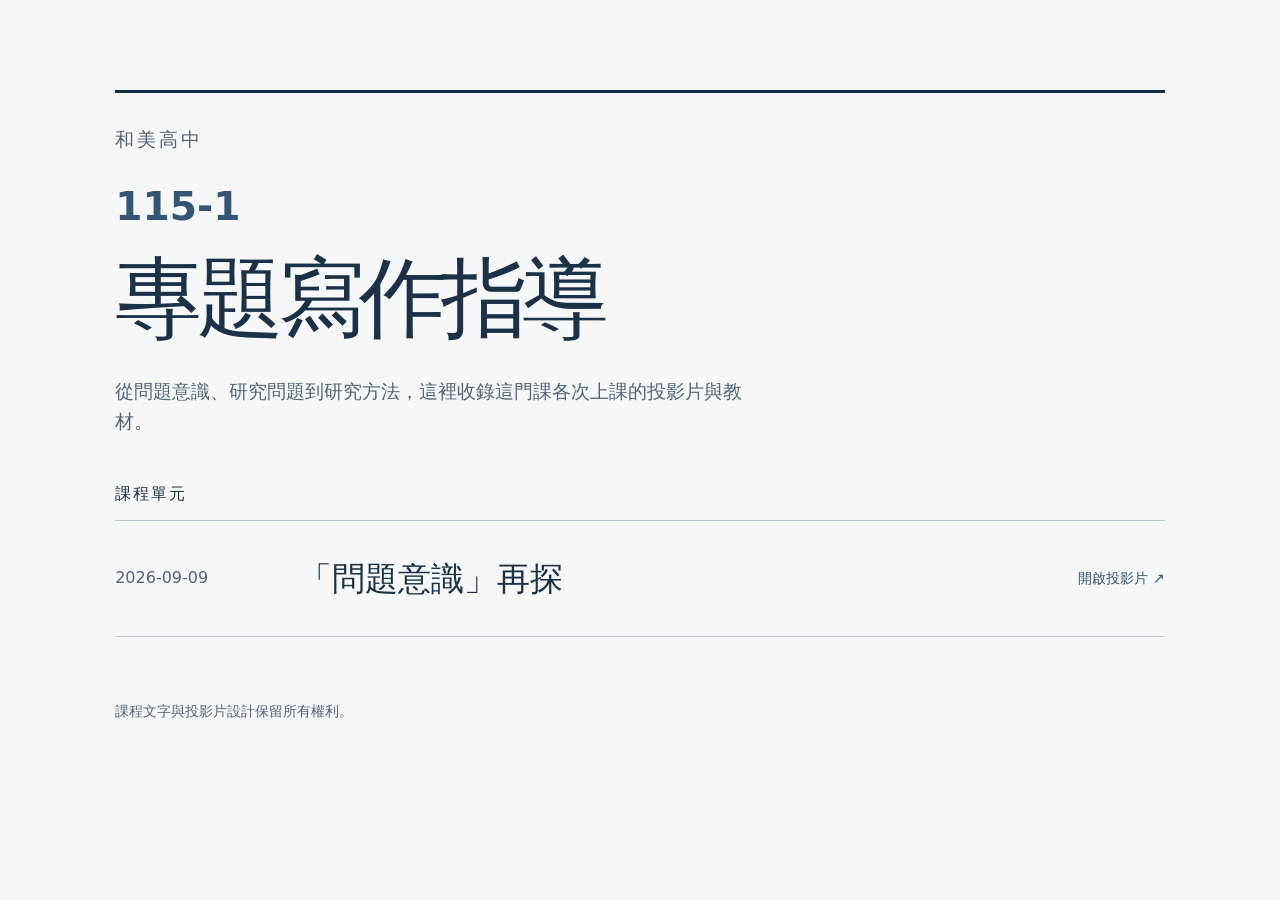
==== index.html @ ac7cce35 "建立課程 repo 與 2026-09-09「問題意識」再探投影片 - 課程首頁 + 共用 styles.css / app.js，lessons/ 下依日期收錄各次單元 - 首個單元 38 張投影片" ====
<!doctype html>
<html lang="zh-Hant-TW">
  <head>
    <meta charset="utf-8" />
    <meta name="viewport" content="width=device-width, initial-scale=1" />
    <meta name="description" content="和美高中 115-1 專題寫作指導，各次上課的投影片與教材。" />
    <meta name="theme-color" content="#182e46" />
    <title>115-1 專題寫作指導｜和美高中</title>
    <link rel="icon" href="favicon.svg" type="image/svg+xml" />
    <link rel="stylesheet" href="styles.css" />
  </head>
  <body class="course-home">
    <header class="course-header">
      <p class="eyebrow">和美高中</p>
      <h1><span class="term">115-1</span>專題寫作指導</h1>
      <p class="intro">從問題意識、研究問題到研究方法，這裡收錄這門課各次上課的投影片與教材。</p>
    </header>
    <main class="lesson-index" aria-labelledby="lessons-title">
      <h2 id="lessons-title">課程單元</h2>
      <ol class="lesson-list">
        <!-- 新增單元時，複製一個 li 並更新相對路徑、日期與名稱。 -->
        <li>
          <a class="lesson-entry" href="lessons/2026-09-09-問題意識再探/index.html">
            <time datetime="2026-09-09">2026-09-09</time>
            <strong>「問題意識」再探</strong>
            <span class="entry-action">開啟投影片 <span aria-hidden="true">↗</span></span>
          </a>
        </li>
      </ol>
    </main>
    <footer class="course-footer"><p>課程文字與投影片設計保留所有權利。</p></footer>
  </body>
</html>
---- styles.css ----
/* 延續 sustainable-food-class 的 slide 結構、字級對比與轉場節奏。 */
:root {
  color-scheme: light;
  --paper: #f6f7f8;
  --mist: #dbe7ef;
  --navy: #182e46;
  --navy-deep: #102034;
  --slate: #355574;
  --blue: #a8c9df;
  --ink: #1c3046;
  --muted: #526578;
  --shadow: 0 22px 65px rgb(16 32 52 / .18);
  --ease: cubic-bezier(.22, 1, .36, 1);
  font-family: "PingFang TC", "Heiti TC", "Microsoft JhengHei", system-ui, sans-serif;
  font-synthesis: none;
  text-rendering: optimizeLegibility;
}
* { box-sizing: border-box; }
html, body { min-height: 100%; }
html { background: var(--navy-deep); }
body { margin: 0; color: var(--ink); }
button, a { font: inherit; }
a { color: inherit; text-underline-offset: .2em; }
button { cursor: pointer; }
:focus-visible { outline: 3px solid currentColor; outline-offset: 5px; }
h1, h2, h3, p, ol, ul { margin: 0; }
.skip-link { position: fixed; z-index: 100; top: .75rem; left: .75rem; padding: .6rem .9rem; background: white; color: var(--ink); transform: translateY(-160%); }
.skip-link:focus { transform: translateY(0); }
/* 無 JavaScript 時仍可依序閱讀；初始化完成才啟用單頁模式。 */
.deck { position: relative; width: 100%; }
.slide {
  --bg: var(--paper); --fg: var(--ink); --accent: #2c6187;
  position: relative;
  min-height: 100svh;
  display: grid;
  align-content: center;
  gap: clamp(1rem, 2.6vh, 2rem);
  padding: clamp(4.5rem, 9vh, 7rem) clamp(3rem, 9vw, 10rem) clamp(6rem, 12vh, 8rem);
  background: var(--bg); color: var(--fg);
  overflow-wrap: break-word;
}
.slide::before {
  content: attr(data-section);
  position: absolute; top: clamp(1.5rem, 4vh, 3rem); right: clamp(2rem, 5vw, 5rem); z-index: 3;
  max-width: 70%;
  font-size: clamp(.8rem, 1.2vw, 1rem); font-weight: 700; letter-spacing: .18em; opacity: .65;
}
.deck-ready { overflow: hidden; }
.deck-ready .deck { height: 100svh; overflow: clip; }
.deck-ready .slide {
  position: absolute; inset: 0; min-height: 0;
  overflow-x: hidden; overflow-y: auto;
  visibility: hidden; opacity: 0; transform: translateX(3.5%);
  transition: opacity 420ms var(--ease), transform 520ms var(--ease), visibility 0s 520ms;
}
.deck-ready .slide.is-active { visibility: visible; opacity: 1; transform: translateX(0); transition: opacity 420ms var(--ease), transform 520ms var(--ease), visibility 0s; }
.deck-ready .slide.was-active { transform: translateX(-3.5%); }
.slide[data-theme="navy"] { --bg: var(--navy); --fg: var(--paper); --accent: var(--blue); }
.slide[data-theme="paper"] { --bg: var(--paper); --fg: var(--ink); }
.slide[data-theme="mist"] { --bg: var(--mist); --fg: var(--ink); }
.slide[data-theme="slate"] { --bg: var(--slate); --fg: var(--paper); --accent: #d0e7f6; }
h1 { font-size: clamp(4rem, 10vw, 10rem); font-weight: 900; letter-spacing: -.065em; line-height: 1.13; }
h2 { font-size: clamp(2.7rem, 6.7vw, 7.7rem); font-weight: 850; letter-spacing: -.055em; line-height: 1.18; text-wrap: pretty; }
p, li { font-size: clamp(1.15rem, 2.15vw, 2rem); line-height: 1.55; }
.accent { color: var(--accent); }
.keep-together { display: inline-block; }
.eyebrow, .kicker { font-size: clamp(.9rem, 1.45vw, 1.25rem); font-weight: 800; letter-spacing: .16em; line-height: 1.6; }
.eyebrow { opacity: .75; }
.kicker { opacity: .75; }
.display-copy > .kicker { display: block; margin-bottom: 1rem; }
.meta { font-size: clamp(.9rem, 1.2vw, 1.15rem); opacity: .72; letter-spacing: .08em; }
.title-slide { gap: 2rem; }
.title-slide h1 { margin-block: .2em; }
.section-slide { align-content: end; }
.section-slide h2 { font-size: clamp(3.6rem, 9vw, 10rem); }
.section-slide.long-title h2 { font-size: clamp(2.7rem, 5.7vw, 6.5rem); }
.question-slide h2 { max-width: 17em; }
.display-copy { max-width: 24em; font-size: clamp(2.2rem, 5.2vw, 5.8rem); line-height: 1.3; }
.compact-title { font-size: clamp(2.2rem, 4.5vw, 5rem); }
.reading-title { font-size: clamp(1.65rem, 3.2vw, 3.6rem); line-height: 1.58; letter-spacing: -.025em; }
.body-large { font-size: clamp(1.35rem, 2.7vw, 2.6rem); line-height: 1.6; max-width: 36em; }
.agenda, .schedule { display: grid; gap: .5rem; padding: 0; list-style: none; counter-reset: agenda; }
.agenda li { counter-increment: agenda; display: flex; align-items: baseline; gap: 1.5rem; padding: .6em 0; border-top: 1px solid rgb(28 48 70 / .2); font-weight: 700; font-size: clamp(1.4rem, 3vw, 2.8rem); }
.agenda li::before { content: counter(agenda, decimal-leading-zero); color: var(--accent); font-size: .6em; letter-spacing: .08em; }
.schedule { gap: 0; }
.schedule li { padding: .55em 0; border-bottom: 1px solid rgb(28 48 70 / .2); }
.schedule li:last-child { color: var(--accent); }
.big-list { display: grid; gap: .65em; padding-left: 1.2em; }
.big-list li { font-size: clamp(1.4rem, 3vw, 2.9rem); }
.big-list li::marker { color: var(--accent); }
.premises { display: grid; gap: 1em; padding-left: 1.5em; font-size: clamp(1.5rem, 3.4vw, 3.5rem); }
.premises li { font-size: inherit; line-height: 1.55; font-weight: 700; padding-left: .35em; }
.premises li::marker { color: var(--accent); font-weight: 500; }
.source-note { font-size: clamp(.9rem, 1.3vw, 1.3rem); line-height: 1.7; letter-spacing: 0; }
.reading-links { border-top: 1px solid rgb(28 48 70 / .25); padding-top: 1.2em; font-size: clamp(1rem, 1.65vw, 1.6rem); }
.reading-title a { font-size: .65em; }
.art-slide { isolation: isolate; }
.abstract-art { position: absolute; z-index: -2; inset: 0 0 0 auto; width: 80%; height: 100%; object-fit: cover; object-position: 70% center; }
.art-slide::after { content: ""; position: absolute; inset: 0; z-index: -1; background: linear-gradient(90deg, var(--bg) 16%, var(--bg) 28%, transparent 86%); pointer-events: none; }
.art-copy { width: 61%; display: grid; gap: 1.8rem; }
.art-copy h2 { font-size: clamp(2.1rem, 4.5vw, 5rem); }
.art-slide[data-theme="paper"] .art-copy h2 { font-size: clamp(2.1rem, 4vw, 4.5rem); }
.art-copy .source-note { max-width: 33em; padding: .5em .8em; margin-left: -.8em; background: rgb(246 247 248 / .93); }
.speaker-notes { display: none; }
.chrome { display: none; position: fixed; z-index: 20; right: clamp(1rem, 2vw, 1.75rem); bottom: max(.8rem, env(safe-area-inset-bottom)); left: clamp(1rem, 2vw, 1.75rem); align-items: center; gap: .75rem; color: white; mix-blend-mode: difference; }
.deck-ready .chrome { display: flex; }
.chrome button { display: grid; place-items: center; min-width: 2.6rem; min-height: 2.6rem; padding: .3rem; border: 1px solid currentColor; border-radius: 50%; color: inherit; background: transparent; }
.chrome #notes, .chrome #fullscreen { border-radius: 0; border: 0; font-size: .8rem; }
.chrome button:disabled { opacity: .3; cursor: default; }
.course-link { font-size: .8rem; text-decoration: none; white-space: nowrap; padding-block: .6rem; }
.progress-shell { flex: 1; height: 2px; background: rgb(255 255 255 / .28); }
#progress { display: block; width: 0; height: 100%; background: white; transition: width 380ms var(--ease); }
#counter { min-width: 5rem; font-size: .8rem; font-variant-numeric: tabular-nums; letter-spacing: .08em; text-align: center; }
.notes-panel { position: fixed; z-index: 40; right: 1rem; bottom: 4.6rem; width: min(34rem, calc(100vw - 2rem)); max-height: 42svh; padding: 1.1rem 1.2rem; overflow: auto; border: 1px solid rgb(255 255 255 / .25); border-radius: 1rem; color: white; background: rgb(16 32 52 / .97); box-shadow: var(--shadow); visibility: hidden; opacity: 0; transform: translateY(1rem); transition: opacity 200ms ease, transform 200ms ease; }
.notes-panel.is-open { visibility: visible; opacity: 1; transform: translateY(0); }
.notes-panel > div { display: flex; align-items: center; justify-content: space-between; }
.notes-panel p { margin-top: .7rem; font-size: 1rem; }
.notes-panel button { border: 0; color: white; background: transparent; font-size: 1.6rem; min-width: 2.5rem; min-height: 2.5rem; }
dialog { width: min(38rem, calc(100vw - 2rem)); max-height: 85svh; padding: 1.5rem; border: 0; border-radius: 1.2rem; color: var(--ink); background: var(--paper); box-shadow: var(--shadow); }
dialog::backdrop { background: rgb(16 32 52 / .72); backdrop-filter: blur(7px); }
dialog form { position: relative; padding: 1rem; }
dialog h2 { font-size: clamp(2rem, 5vw, 3.4rem); }
dialog dl { display: grid; grid-template-columns: 1fr 1fr; gap: .7rem 1rem; line-height: 1.5; }
dialog dt { font-weight: 800; }
dialog dd { margin: 0; color: var(--muted); }
dialog p { font-size: .9rem; color: var(--muted); }
.dialog-close { position: absolute; top: -.5rem; right: -.5rem; border: 0; background: transparent; font-size: 1.8rem; }
noscript { display: block; padding: 1rem; background: var(--paper); }
/* 課程首頁與單元共用同一套字型及色票。 */
.course-home { min-height: 100svh; background: var(--paper); padding: clamp(2rem, 7vw, 7rem) clamp(1.5rem, 9vw, 10rem); }
.course-header { padding-block: 2rem 3rem; border-top: 3px solid var(--navy); }
.course-header h1 { font-size: clamp(2.8rem, 6.8vw, 6.4rem); margin-block: .35em; }
.course-header .term { display: block; font-size: .45em; letter-spacing: 0; color: var(--slate); margin-bottom: .5em; }
.course-header .intro { max-width: 34em; font-size: clamp(1rem, 1.5vw, 1.35rem); color: var(--muted); }
.lesson-index h2 { font-size: 1rem; letter-spacing: .12em; margin-bottom: 1rem; }
.lesson-list { list-style: none; padding: 0; }
.lesson-entry { display: grid; grid-template-columns: 10rem 1fr auto; align-items: center; gap: 1.5rem; padding-block: 2rem; border-block: 1px solid #b8c7d3; text-decoration: none; }
.lesson-entry time { font-size: 1rem; font-variant-numeric: tabular-nums; color: var(--muted); }
.lesson-entry strong { font-size: clamp(1.5rem, 2.6vw, 2.3rem); }
.lesson-entry .entry-action { font-size: .9rem; color: var(--slate); }
.lesson-entry:hover { color: #2c6187; background: #edf2f6; }
.course-footer { margin-top: 4rem; color: var(--muted); }
.course-footer p { font-size: .85rem; }
@media (max-width: 760px) {
  .slide { padding: 4.5rem 1.5rem 6rem; align-content: safe center; }
  .section-slide { align-content: safe end; }
  .slide::before { right: 1.5rem; font-size: .8rem; }
  h1 { font-size: clamp(2.8rem, 9.8vw, 4.8rem); }
  h2, .section-slide h2 { font-size: clamp(2.2rem, 7.8vw, 3.8rem); }
  .section-slide.long-title h2 { font-size: clamp(2rem, 7.5vw, 3.3rem); }
  .display-copy, .art-copy h2 { font-size: clamp(1.8rem, 6.3vw, 3rem); }
  .art-slide[data-theme="paper"] .art-copy h2 { font-size: clamp(1.8rem, 6.3vw, 3rem); }
  .compact-title { font-size: clamp(1.7rem, 6vw, 2.8rem); }
  .reading-title { font-size: clamp(1.3rem, 4.3vw, 2rem); }
  .body-large { font-size: clamp(1.2rem, 4.4vw, 1.8rem); }
  .premises { font-size: clamp(1.3rem, 4.8vw, 2rem); }
  .chrome { left: .65rem; right: .65rem; gap: .4rem; }
  .chrome button { min-width: 2.5rem; min-height: 2.5rem; }
  .chrome #fullscreen { display: none; }
  #counter { min-width: 4rem; font-size: .73rem; }
  .course-link { font-size: .75rem; }
  .art-copy { width: 100%; }
  .abstract-art { width: 100%; opacity: .35; object-position: 72% center; }
  .art-slide::after { background: linear-gradient(90deg, var(--bg), transparent 180%); }
  dialog dl { grid-template-columns: 1fr; }
  dialog dd { margin-bottom: .5rem; }
  .lesson-entry { grid-template-columns: 1fr auto; gap: .7rem; }
  .lesson-entry time { grid-column: 1 / -1; }
}
@media (max-height: 560px) and (min-width: 761px) {
  .slide { padding-block: 3.5rem 5rem; align-content: safe center; }
  h2, .section-slide h2, .section-slide.long-title h2 { font-size: 8vh; }
  h1 { font-size: 15vh; }
  .title-slide { gap: 1rem; }
  .title-slide h1 { margin-block: .1em; }
  .display-copy, .art-copy h2 { font-size: 7vh; }
  .art-slide[data-theme="paper"] .art-copy h2 { font-size: 7vh; }
  .reading-title, .body-large, .premises { font-size: 4.4vh; }
  .schedule li, .big-list li, .agenda li { font-size: 3.7vh; }
}
@media (prefers-reduced-motion: reduce) {
  *, *::before, *::after { scroll-behavior: auto !important; transition-duration: .01ms !important; }
}
@media print {
  @page { size: A4 landscape; margin: 0; }
  html, body, .deck-ready { height: auto; overflow: visible; background: white; print-color-adjust: exact; -webkit-print-color-adjust: exact; }
  .deck-ready .deck { height: auto; }
  .deck-ready .slide, .slide { position: relative; width: 297mm; height: 210mm; min-height: 0; visibility: visible; opacity: 1; transform: none; overflow: hidden; break-after: page; padding: 20mm 22mm; }
  h1 { font-size: 76pt; }
  h2, .section-slide h2, .section-slide.long-title h2 { font-size: 45pt; }
  .display-copy, .art-copy h2 { font-size: 35pt; }
  .reading-title { font-size: 25pt; }
  .body-large, .premises, .big-list li, .agenda li { font-size: 24pt; }
  .chrome, .deck-ready .chrome, .notes-panel, dialog, .skip-link, noscript { display: none; }
  .slide:last-child { break-after: auto; }
}
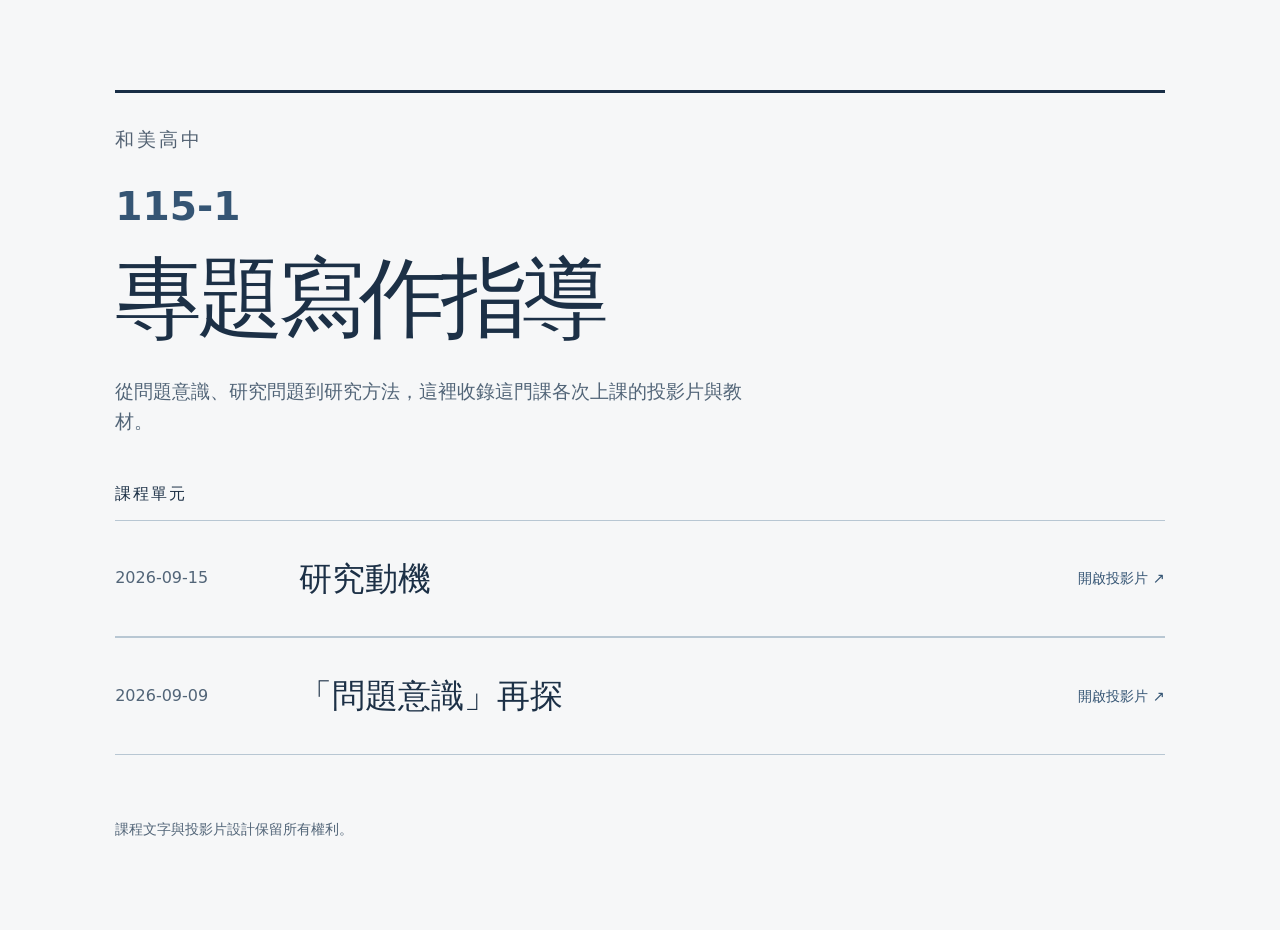
==== commit 8c0faaba: "2026-09-15 研究動機（502）：29 張 - 新增 lessons/2026-09-15-研究動機/（投影片與講義原稿副本） - styles.css 末尾新增 .quote-block、." ====
--- a/index.html
+++ b/index.html
@@ -20,6 +20,13 @@
       <ol class="lesson-list">
         <!-- 新增單元時，複製一個 li 並更新相對路徑、日期與名稱。 -->
         <li>
+          <a class="lesson-entry" href="lessons/2026-09-15-研究動機/index.html">
+            <time datetime="2026-09-15">2026-09-15</time>
+            <strong>研究動機</strong>
+            <span class="entry-action">開啟投影片 <span aria-hidden="true">↗</span></span>
+          </a>
+        </li>
+        <li>
           <a class="lesson-entry" href="lessons/2026-09-09-問題意識再探/index.html">
             <time datetime="2026-09-09">2026-09-09</time>
             <strong>「問題意識」再探</strong>
--- a/styles.css
+++ b/styles.css
@@ -194,3 +194,25 @@
   .chrome, .deck-ready .chrome, .notes-panel, dialog, .skip-link, noscript { display: none; }
   .slide:last-child { break-after: auto; }
 }
+/* 2026-09-15「研究動機」單元新增：引文、通則／觀察對照、假設子項、示範稿段落。 */
+.quote-block { max-width: 50rem; padding-left: 1.2em; border-left: 6px solid var(--accent); font-size: clamp(1.4rem, 2.7vw, 2.7rem); line-height: 1.6; font-weight: 600; }
+.contrast { display: grid; grid-template-columns: 1fr 1fr; gap: clamp(1.5rem, 4vw, 4rem); padding: 0; list-style: none; max-width: 70rem; }
+.contrast li { display: grid; gap: .6em; align-content: start; padding-top: .8em; border-top: 3px solid var(--accent); font-size: clamp(1.4rem, 2.7vw, 2.7rem); line-height: 1.5; font-weight: 600; }
+.contrast .label { font-size: clamp(.9rem, 1.45vw, 1.25rem); font-weight: 800; letter-spacing: .16em; color: var(--accent); }
+.premises .sub { display: grid; gap: .4em; margin-top: .5em; padding-left: 1.3em; list-style: disc; }
+.premises .sub li { font-size: .68em; font-weight: 500; line-height: 1.5; }
+.premises .sub li::marker { color: var(--accent); }
+.prose { max-width: 62rem; font-size: clamp(1.3rem, 2.25vw, 2.2rem); line-height: 1.7; font-weight: 500; text-wrap: pretty; }
+.prose + .prose { margin-top: .4em; }
+.sample-tag { display: inline-block; margin-bottom: .4em; padding: .25em .7em; border: 2px solid var(--accent); border-radius: 999px; font-size: clamp(.85rem, 1.3vw, 1.15rem); font-weight: 800; letter-spacing: .14em; color: var(--accent); }
+@media (max-width: 760px) {
+  .contrast { grid-template-columns: 1fr; }
+  .contrast li, .quote-block, .prose { font-size: clamp(1.15rem, 4.4vw, 1.7rem); }
+  .quote-block { padding-left: .8em; border-left-width: 4px; }
+}
+@media (max-height: 560px) and (min-width: 761px) {
+  .contrast li, .quote-block, .prose { font-size: 4.2vh; }
+}
+@media print {
+  .contrast li, .quote-block, .prose { font-size: 22pt; }
+}
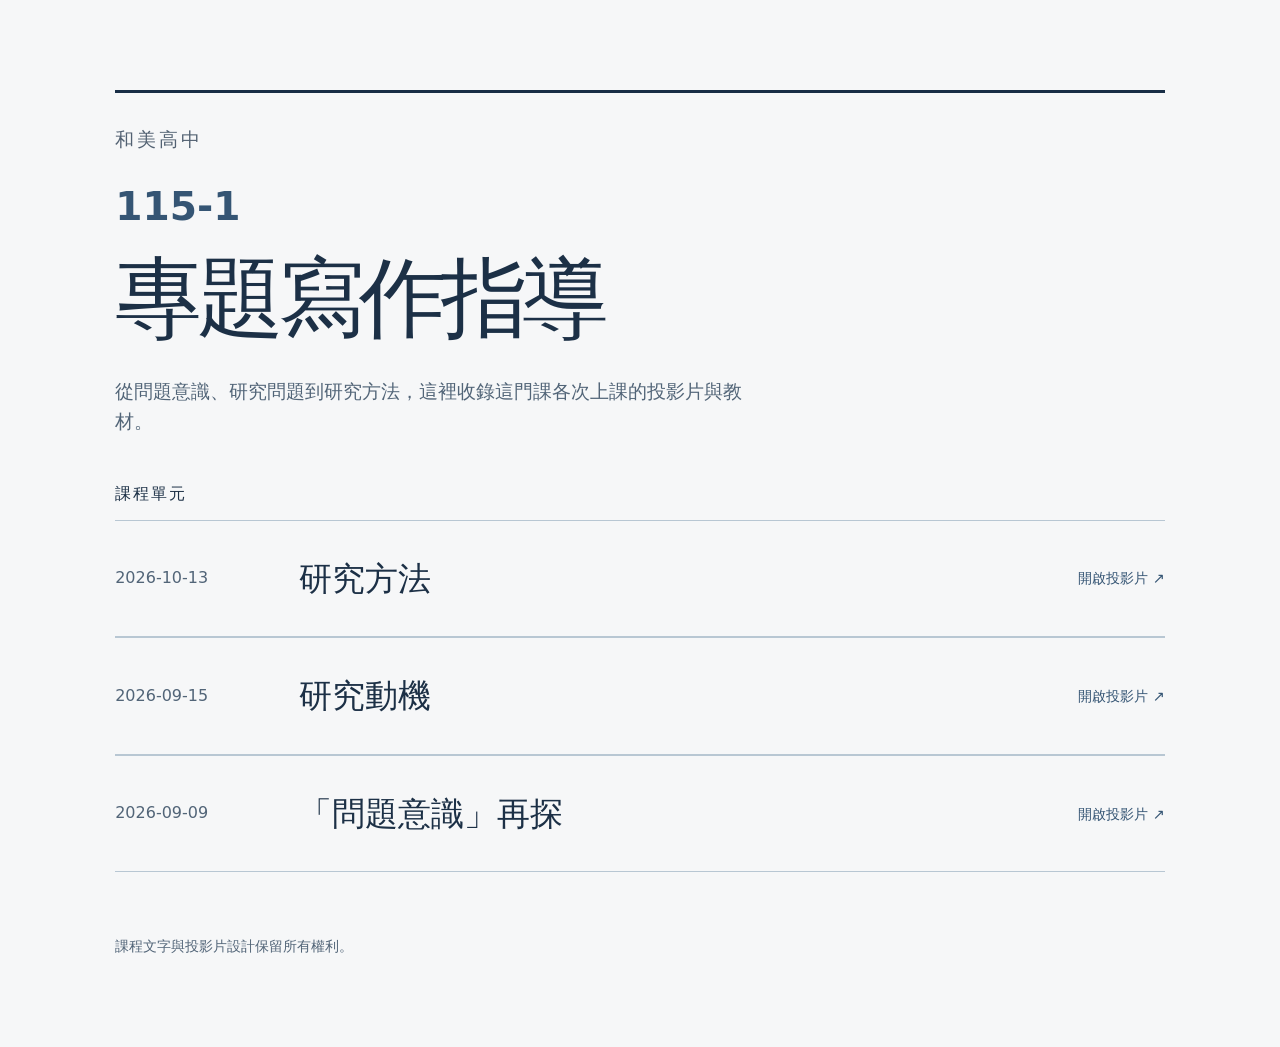
==== commit 54f01213: "2026-10-13 研究方法：52 張 Co-Authored-By: Claude Opus 5.5 <noreply@anthropic.com> Claude-Session: https:/" ====
--- a/index.html
+++ b/index.html
@@ -20,6 +20,13 @@
       <ol class="lesson-list">
         <!-- 新增單元時，複製一個 li 並更新相對路徑、日期與名稱。 -->
         <li>
+          <a class="lesson-entry" href="lessons/2026-10-13-研究方法/index.html">
+            <time datetime="2026-10-13">2026-10-13</time>
+            <strong>研究方法</strong>
+            <span class="entry-action">開啟投影片 <span aria-hidden="true">↗</span></span>
+          </a>
+        </li>
+        <li>
           <a class="lesson-entry" href="lessons/2026-09-15-研究動機/index.html">
             <time datetime="2026-09-15">2026-09-15</time>
             <strong>研究動機</strong>
--- a/styles.css
+++ b/styles.css
@@ -126,6 +126,24 @@
 dialog p { font-size: .9rem; color: var(--muted); }
 .dialog-close { position: absolute; top: -.5rem; right: -.5rem; border: 0; background: transparent; font-size: 1.8rem; }
 noscript { display: block; padding: 1rem; background: var(--paper); }
+/* 快速跳頁：頁碼可點、目錄對話框由 app.js 生成。 */
+.chrome #counter { border: 0; border-radius: 0; background: transparent; cursor: pointer; }
+.goto-dialog { width: min(40rem, calc(100vw - 2rem)); }
+.goto-dialog form { display: grid; gap: 1rem; }
+.goto-dialog h2 { font-size: clamp(1.6rem, 4vw, 2.4rem); }
+.goto-row { display: flex; flex-wrap: wrap; align-items: center; gap: .6rem; font-size: 1rem; }
+.goto-row label { font-weight: 800; }
+.goto-row input { width: 5.5rem; padding: .45rem .6rem; border: 1px solid var(--muted); border-radius: .5rem; font-size: 1.1rem; font-variant-numeric: tabular-nums; }
+.goto-row button { padding: .45rem 1rem; border: 1px solid var(--ink); border-radius: .5rem; background: var(--ink); color: var(--paper); font-weight: 700; }
+.goto-hint { flex-basis: 100%; font-size: .85rem; color: var(--muted); }
+.goto-list { list-style: none; margin: 0; padding: 0; max-height: 50svh; overflow: auto; border-top: 1px solid rgb(28 48 70 / .2); }
+.goto-list li { border-bottom: 1px solid rgb(28 48 70 / .12); }
+.goto-list button { display: grid; grid-template-columns: 2.5rem 8rem 1fr; gap: .6rem; align-items: baseline; width: 100%; padding: .5rem .4rem; border: 0; background: transparent; color: inherit; text-align: left; font-size: .95rem; line-height: 1.4; }
+.goto-list button:hover, .goto-list button:focus-visible { background: rgb(28 48 70 / .08); outline-offset: -3px; }
+.goto-list button[aria-current] { font-weight: 800; background: rgb(28 48 70 / .06); }
+.goto-num { font-variant-numeric: tabular-nums; color: var(--muted); }
+.goto-section { font-size: .8rem; letter-spacing: .06em; color: var(--muted); overflow: hidden; text-overflow: ellipsis; white-space: nowrap; }
+.goto-heading { overflow: hidden; text-overflow: ellipsis; white-space: nowrap; }
 /* 課程首頁與單元共用同一套字型及色票。 */
 .course-home { min-height: 100svh; background: var(--paper); padding: clamp(2rem, 7vw, 7rem) clamp(1.5rem, 9vw, 10rem); }
 .course-header { padding-block: 2rem 3rem; border-top: 3px solid var(--navy); }
@@ -164,6 +182,8 @@
   .art-slide::after { background: linear-gradient(90deg, var(--bg), transparent 180%); }
   dialog dl { grid-template-columns: 1fr; }
   dialog dd { margin-bottom: .5rem; }
+  .goto-list button { grid-template-columns: 2.2rem 1fr; }
+  .goto-list .goto-section { display: none; }
   .lesson-entry { grid-template-columns: 1fr auto; gap: .7rem; }
   .lesson-entry time { grid-column: 1 / -1; }
 }
@@ -198,7 +218,10 @@
 .quote-block { max-width: 50rem; padding-left: 1.2em; border-left: 6px solid var(--accent); font-size: clamp(1.4rem, 2.7vw, 2.7rem); line-height: 1.6; font-weight: 600; }
 .contrast { display: grid; grid-template-columns: 1fr 1fr; gap: clamp(1.5rem, 4vw, 4rem); padding: 0; list-style: none; max-width: 70rem; }
 .contrast li { display: grid; gap: .6em; align-content: start; padding-top: .8em; border-top: 3px solid var(--accent); font-size: clamp(1.4rem, 2.7vw, 2.7rem); line-height: 1.5; font-weight: 600; }
+.contrast.three { grid-template-columns: repeat(3, 1fr); max-width: none; }
+.contrast.three li { font-size: clamp(1.25rem, 2.2vw, 2.2rem); }
 .contrast .label { font-size: clamp(.9rem, 1.45vw, 1.25rem); font-weight: 800; letter-spacing: .16em; color: var(--accent); }
+.premises.compact { gap: .7em; font-size: clamp(1.3rem, 2.5vw, 2.6rem); }
 .premises .sub { display: grid; gap: .4em; margin-top: .5em; padding-left: 1.3em; list-style: disc; }
 .premises .sub li { font-size: .68em; font-weight: 500; line-height: 1.5; }
 .premises .sub li::marker { color: var(--accent); }
@@ -206,7 +229,7 @@
 .prose + .prose { margin-top: .4em; }
 .sample-tag { display: inline-block; margin-bottom: .4em; padding: .25em .7em; border: 2px solid var(--accent); border-radius: 999px; font-size: clamp(.85rem, 1.3vw, 1.15rem); font-weight: 800; letter-spacing: .14em; color: var(--accent); }
 @media (max-width: 760px) {
-  .contrast { grid-template-columns: 1fr; }
+  .contrast, .contrast.three { grid-template-columns: 1fr; }
   .contrast li, .quote-block, .prose { font-size: clamp(1.15rem, 4.4vw, 1.7rem); }
   .quote-block { padding-left: .8em; border-left-width: 4px; }
 }
@@ -216,3 +239,26 @@
 @media print {
   .contrast li, .quote-block, .prose { font-size: 22pt; }
 }
+/* 2026-10-13「研究方法」單元新增：問題類型對照表、研究目的清單、雙欄清單。 */
+.map-table { width: 100%; max-width: 76rem; border-collapse: collapse; font-size: clamp(1rem, 1.6vw, 1.6rem); line-height: 1.45; }
+.map-table th { padding: .5em .7em; border-bottom: 3px solid var(--accent); text-align: left; font-size: .72em; font-weight: 800; letter-spacing: .14em; color: var(--accent); }
+.map-table td { padding: .55em .7em; border-bottom: 1px solid rgb(28 48 70 / .18); vertical-align: middle; font-weight: 600; }
+.map-table td:last-child { font-size: .78em; font-weight: 500; color: var(--muted); }
+.map-table strong { color: var(--accent); }
+.premises.purpose { list-style: none; padding-left: 0; font-size: clamp(1.15rem, 2vw, 2rem); }
+.premises.checklist { gap: .45em; font-size: clamp(1.1rem, 1.9vw, 1.9rem); }
+.premises.two-col { display: grid; grid-template-columns: 1fr 1fr; grid-template-rows: repeat(3, auto); grid-auto-flow: column; column-gap: 3rem; max-width: 76rem; font-size: clamp(1.2rem, 2.1vw, 2.1rem); }
+@media (max-width: 760px) {
+  .map-table { font-size: .95rem; }
+  .map-table td, .map-table th { padding: .45em .35em; }
+  .premises.two-col { grid-template-columns: 1fr; grid-template-rows: none; grid-auto-flow: row; }
+  .premises.purpose { font-size: clamp(1.05rem, 4vw, 1.5rem); }
+}
+@media (max-height: 560px) and (min-width: 761px) {
+  .map-table { font-size: 3vh; }
+  .premises.purpose { font-size: 3.6vh; }
+}
+@media print {
+  .map-table { font-size: 15pt; }
+  .premises.purpose { font-size: 18pt; }
+}
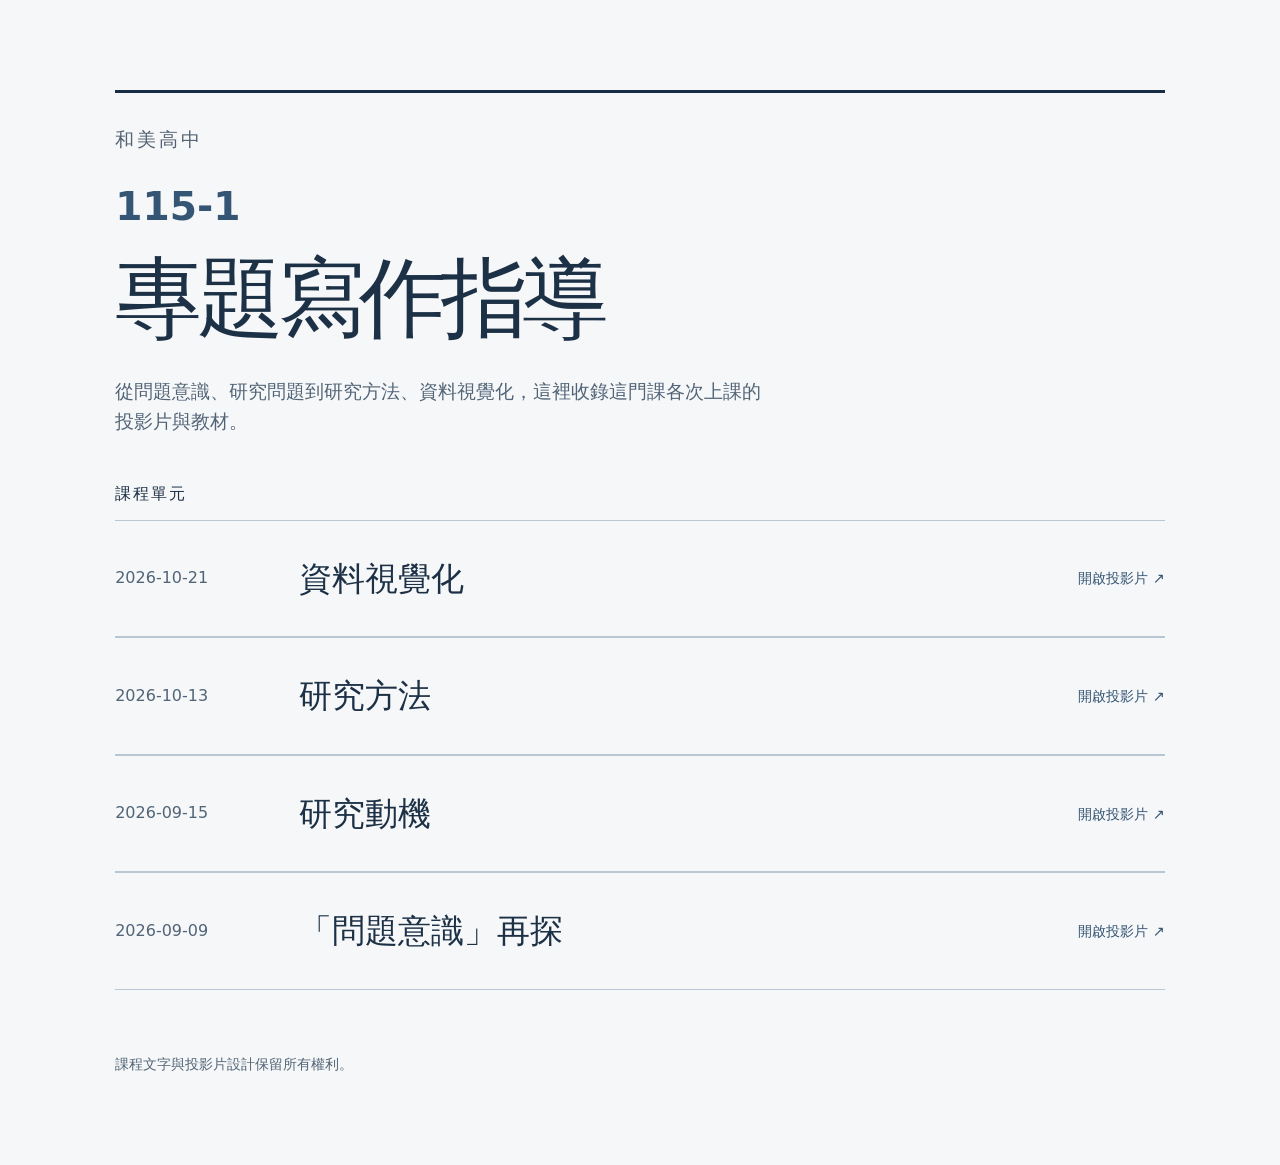
==== commit 283ee261: "2026-10-21 資料視覺化：22 張（沿用 114-2 505 版改寫） Co-Authored-By: Claude Opus 5.5 <noreply@anthropic.com> Clau" ====
--- a/index.html
+++ b/index.html
@@ -13,12 +13,19 @@
     <header class="course-header">
       <p class="eyebrow">和美高中</p>
       <h1><span class="term">115-1</span>專題寫作指導</h1>
-      <p class="intro">從問題意識、研究問題到研究方法，這裡收錄這門課各次上課的投影片與教材。</p>
+      <p class="intro">從問題意識、研究問題到研究方法、資料視覺化，這裡收錄這門課各次上課的投影片與教材。</p>
     </header>
     <main class="lesson-index" aria-labelledby="lessons-title">
       <h2 id="lessons-title">課程單元</h2>
       <ol class="lesson-list">
         <!-- 新增單元時，複製一個 li 並更新相對路徑、日期與名稱。 -->
+        <li>
+          <a class="lesson-entry" href="lessons/2026-10-21-資料視覺化/index.html">
+            <time datetime="2026-10-21">2026-10-21</time>
+            <strong>資料視覺化</strong>
+            <span class="entry-action">開啟投影片 <span aria-hidden="true">↗</span></span>
+          </a>
+        </li>
         <li>
           <a class="lesson-entry" href="lessons/2026-10-13-研究方法/index.html">
             <time datetime="2026-10-13">2026-10-13</time>
--- a/styles.css
+++ b/styles.css
@@ -262,3 +262,29 @@
   .map-table { font-size: 15pt; }
   .premises.purpose { font-size: 18pt; }
 }
+/* 2026-10-21「資料視覺化」單元新增：數字對照、圖表容器（Chart.js 放在單元 assets/）。 */
+.stat-pair { display: grid; grid-template-columns: 1fr 1fr; gap: clamp(1.5rem, 4vw, 4rem); padding: 0; list-style: none; max-width: 70rem; }
+.stat-pair li { display: grid; gap: .3em; padding-top: .8em; border-top: 3px solid var(--accent); }
+.stat-pair .label { font-size: clamp(.9rem, 1.45vw, 1.25rem); font-weight: 800; letter-spacing: .16em; color: var(--accent); }
+.stat-pair .stat { font-size: clamp(3rem, 7vw, 7rem); font-weight: 900; letter-spacing: -.04em; line-height: 1.1; font-variant-numeric: tabular-nums; }
+.stat-pair .stat-sub { font-size: clamp(1rem, 1.6vw, 1.5rem); color: var(--muted); }
+.chart-box { position: relative; margin: 0; height: clamp(16rem, 52vh, 36rem); min-width: 0; padding: .6rem; border: 1px solid rgb(28 48 70 / .15); border-radius: .6rem; background: white; }
+.chart-wide { height: clamp(18rem, 58vh, 44rem); }
+.chart-split { display: grid; grid-template-columns: 1.1fr .9fr; gap: clamp(1.5rem, 3vw, 3rem); align-items: center; }
+.chart-pair { display: grid; grid-template-columns: 1fr 1fr; gap: 1rem; }
+.chart-side { display: grid; gap: 1.2rem; }
+.chart-side .quote-block { font-size: clamp(1.15rem, 2vw, 2rem); }
+.chart-slide { gap: .8rem; }
+@media (max-width: 760px) {
+  .stat-pair, .chart-split { grid-template-columns: 1fr; }
+  .chart-box { height: 15rem; }
+  .chart-wide { height: 22rem; }
+}
+@media (max-height: 560px) and (min-width: 761px) {
+  .chart-box { height: 55vh; }
+  .stat-pair .stat { font-size: 12vh; }
+}
+@media print {
+  .chart-box { height: 110mm; }
+  .stat-pair .stat { font-size: 54pt; }
+}
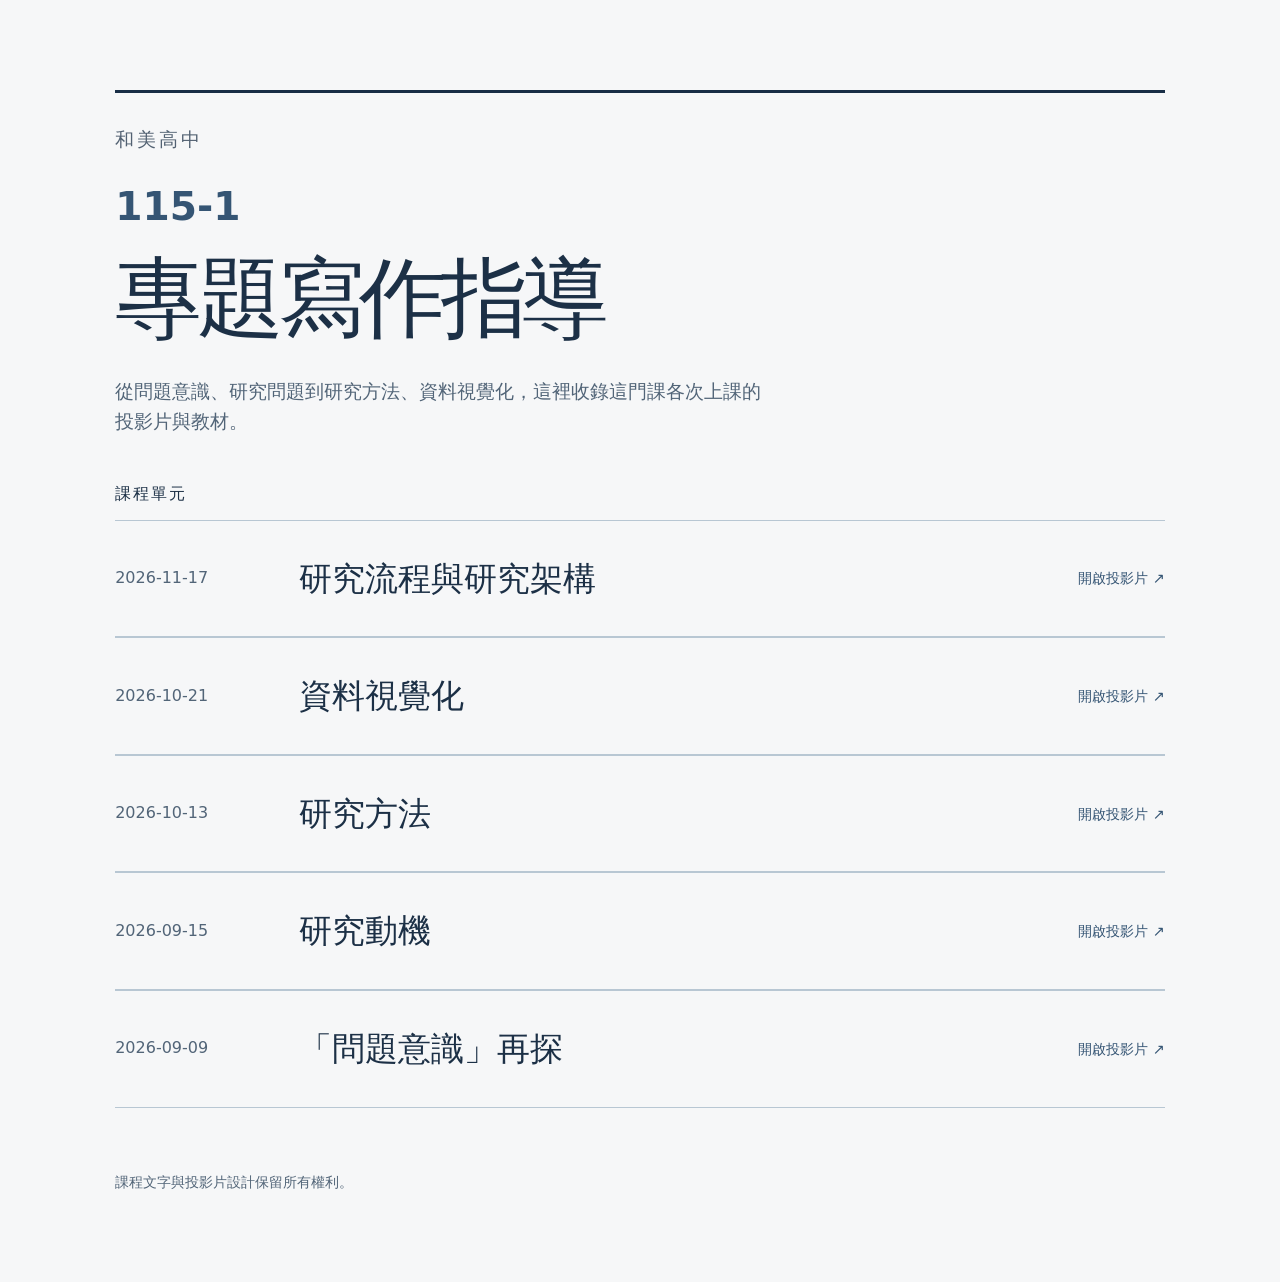
==== commit 1eb5bf60: "2026-11-17 研究流程與研究架構：33 張（5 篇範例截圖＋Drive 全文連結） Co-Authored-By: Claude Opus 5.5 <noreply@anthropic.com" ====
--- a/index.html
+++ b/index.html
@@ -19,6 +19,13 @@
       <h2 id="lessons-title">課程單元</h2>
       <ol class="lesson-list">
         <!-- 新增單元時，複製一個 li 並更新相對路徑、日期與名稱。 -->
+        <li>
+          <a class="lesson-entry" href="lessons/2026-11-17-研究流程與研究架構/index.html">
+            <time datetime="2026-11-17">2026-11-17</time>
+            <strong>研究流程與研究架構</strong>
+            <span class="entry-action">開啟投影片 <span aria-hidden="true">↗</span></span>
+          </a>
+        </li>
         <li>
           <a class="lesson-entry" href="lessons/2026-10-21-資料視覺化/index.html">
             <time datetime="2026-10-21">2026-10-21</time>
--- a/styles.css
+++ b/styles.css
@@ -288,3 +288,37 @@
   .chart-box { height: 110mm; }
   .stat-pair .stat { font-size: 54pt; }
 }
+/* 2026-10-21「資料視覺化」單元新增：直式海報圖片頁（圖在左、說明在右）。 */
+.figure-slide { grid-template-columns: auto 1fr; align-items: center; column-gap: clamp(1.5rem, 4vw, 4rem); padding-block: clamp(2.5rem, 5vh, 4rem) clamp(5rem, 9vh, 6rem); }
+.poster-figure { margin: 0; }
+.poster-figure img { display: block; height: min(76svh, 52rem); width: auto; max-width: 100%; border-radius: .6rem; box-shadow: var(--shadow); }
+.figure-copy { display: grid; gap: 1rem; align-content: center; }
+@media (max-width: 760px) {
+  .figure-slide { grid-template-columns: 1fr; }
+  .poster-figure img { height: auto; width: 100%; }
+}
+@media print {
+  .poster-figure img { height: 160mm; }
+}
+/* 2026-11-17「研究流程與研究架構」單元新增：論文截圖（白底卡片，寬圖撐滿、高圖限高）、截圖並排、左文右圖。 */
+.shot-slide { gap: clamp(.7rem, 1.8vh, 1.4rem); padding-block: clamp(3.5rem, 7vh, 5rem) clamp(5rem, 10vh, 6.5rem); }
+.shot-slide .body-large { max-width: 60rem; font-size: clamp(1.15rem, 2vw, 2rem); }
+.shot { margin: 0; min-width: 0; }
+.shot img { display: block; width: auto; height: auto; max-width: 100%; max-height: 62svh; padding: .5rem; border: 1px solid rgb(28 48 70 / .15); border-radius: .5rem; background: white; box-shadow: var(--shadow); }
+.shot.shot-short img { max-height: 50svh; }
+.shot.shot-tall img { max-height: 72svh; }
+.shot figcaption { margin-top: .6rem; font-size: clamp(.85rem, 1.15vw, 1.1rem); line-height: 1.5; color: var(--muted); }
+.shot-pair { display: grid; grid-template-columns: 1fr 1fr; gap: clamp(1rem, 2.5vw, 2.5rem); align-items: start; }
+.shot-pair .shot img { max-height: 58svh; }
+.shot-split { display: grid; grid-template-columns: minmax(0, .9fr) auto; gap: clamp(1.5rem, 3vw, 3rem); align-items: center; }
+.shot-copy { display: grid; gap: 1.2rem; }
+.shot-copy .body-large { font-size: clamp(1.15rem, 2vw, 2rem); }
+@media (max-width: 760px) {
+  .shot-pair, .shot-split { grid-template-columns: 1fr; }
+  .shot img, .shot.shot-short img, .shot.shot-tall img, .shot-pair .shot img { max-height: none; width: 100%; }
+}
+@media print {
+  .shot img { max-height: 120mm; box-shadow: none; }
+  .shot.shot-short img { max-height: 100mm; }
+  .shot.shot-tall img, .shot-pair .shot img { max-height: 140mm; }
+}
